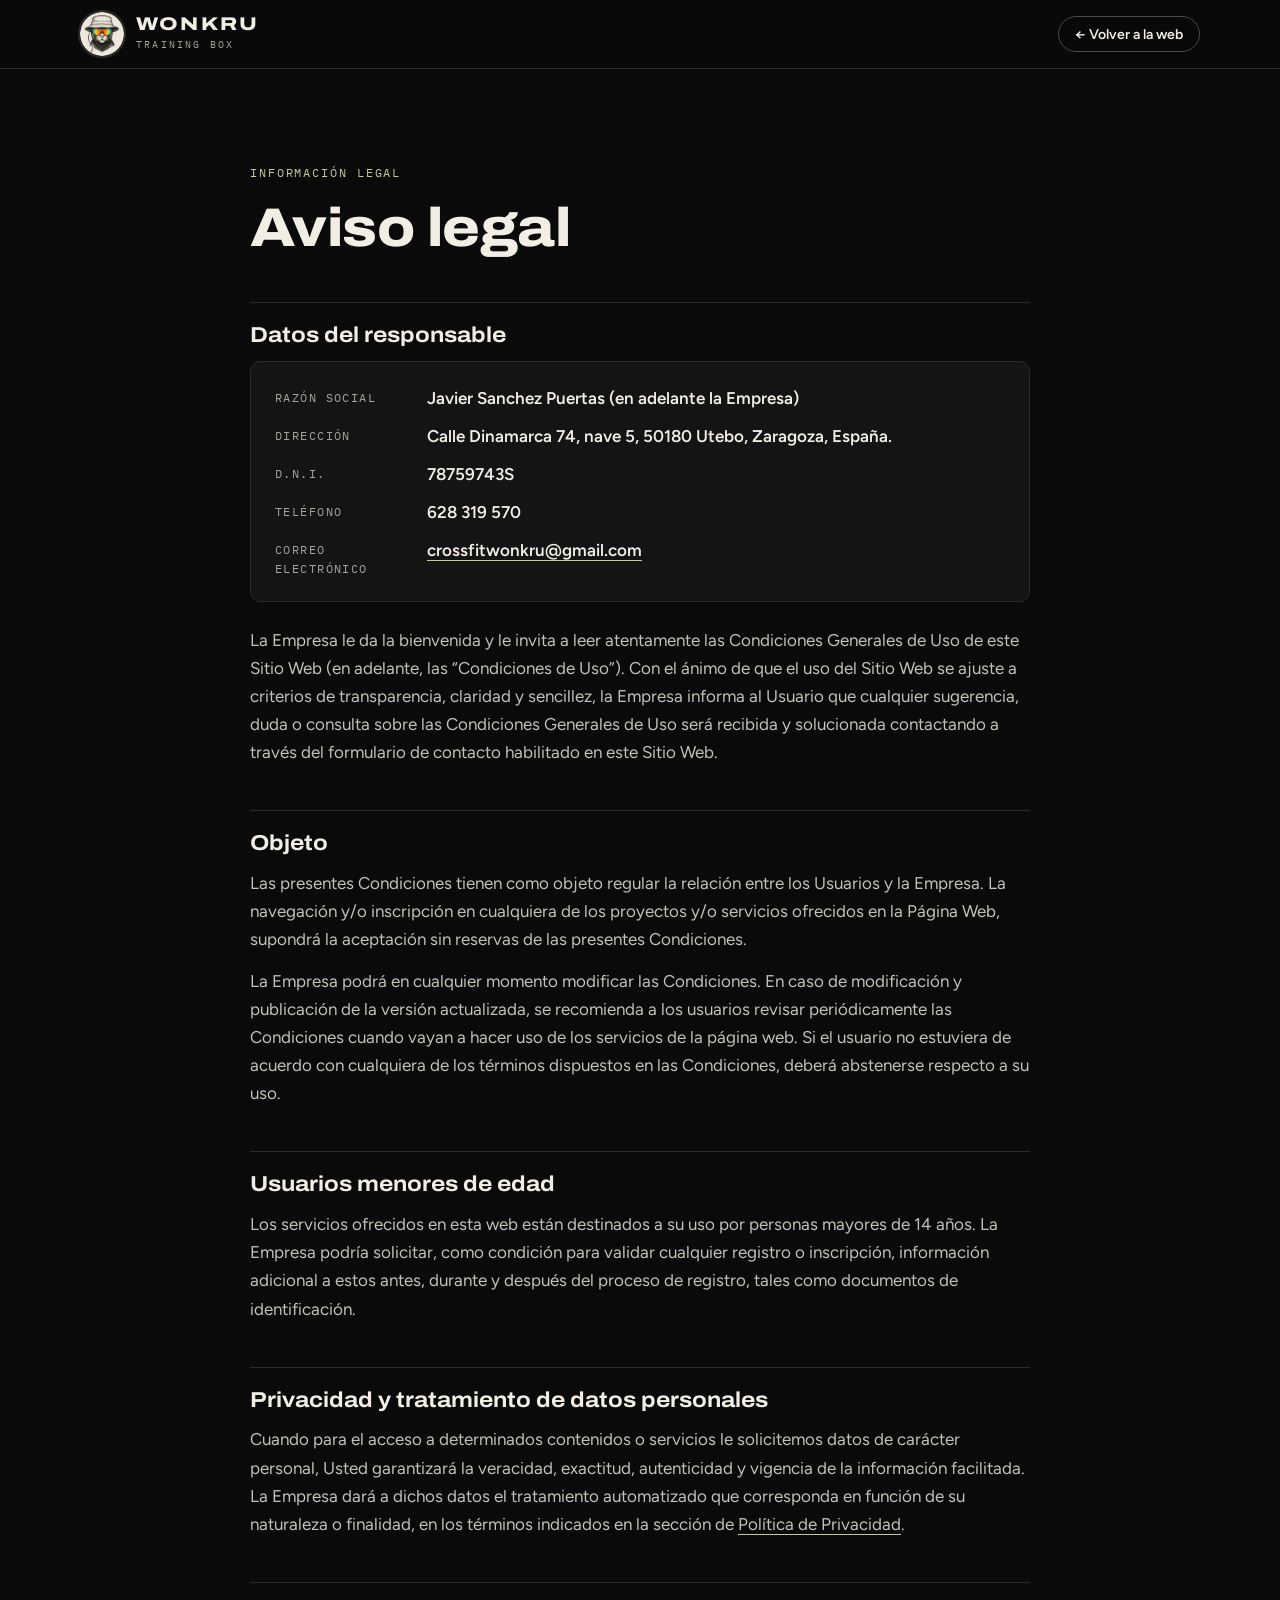
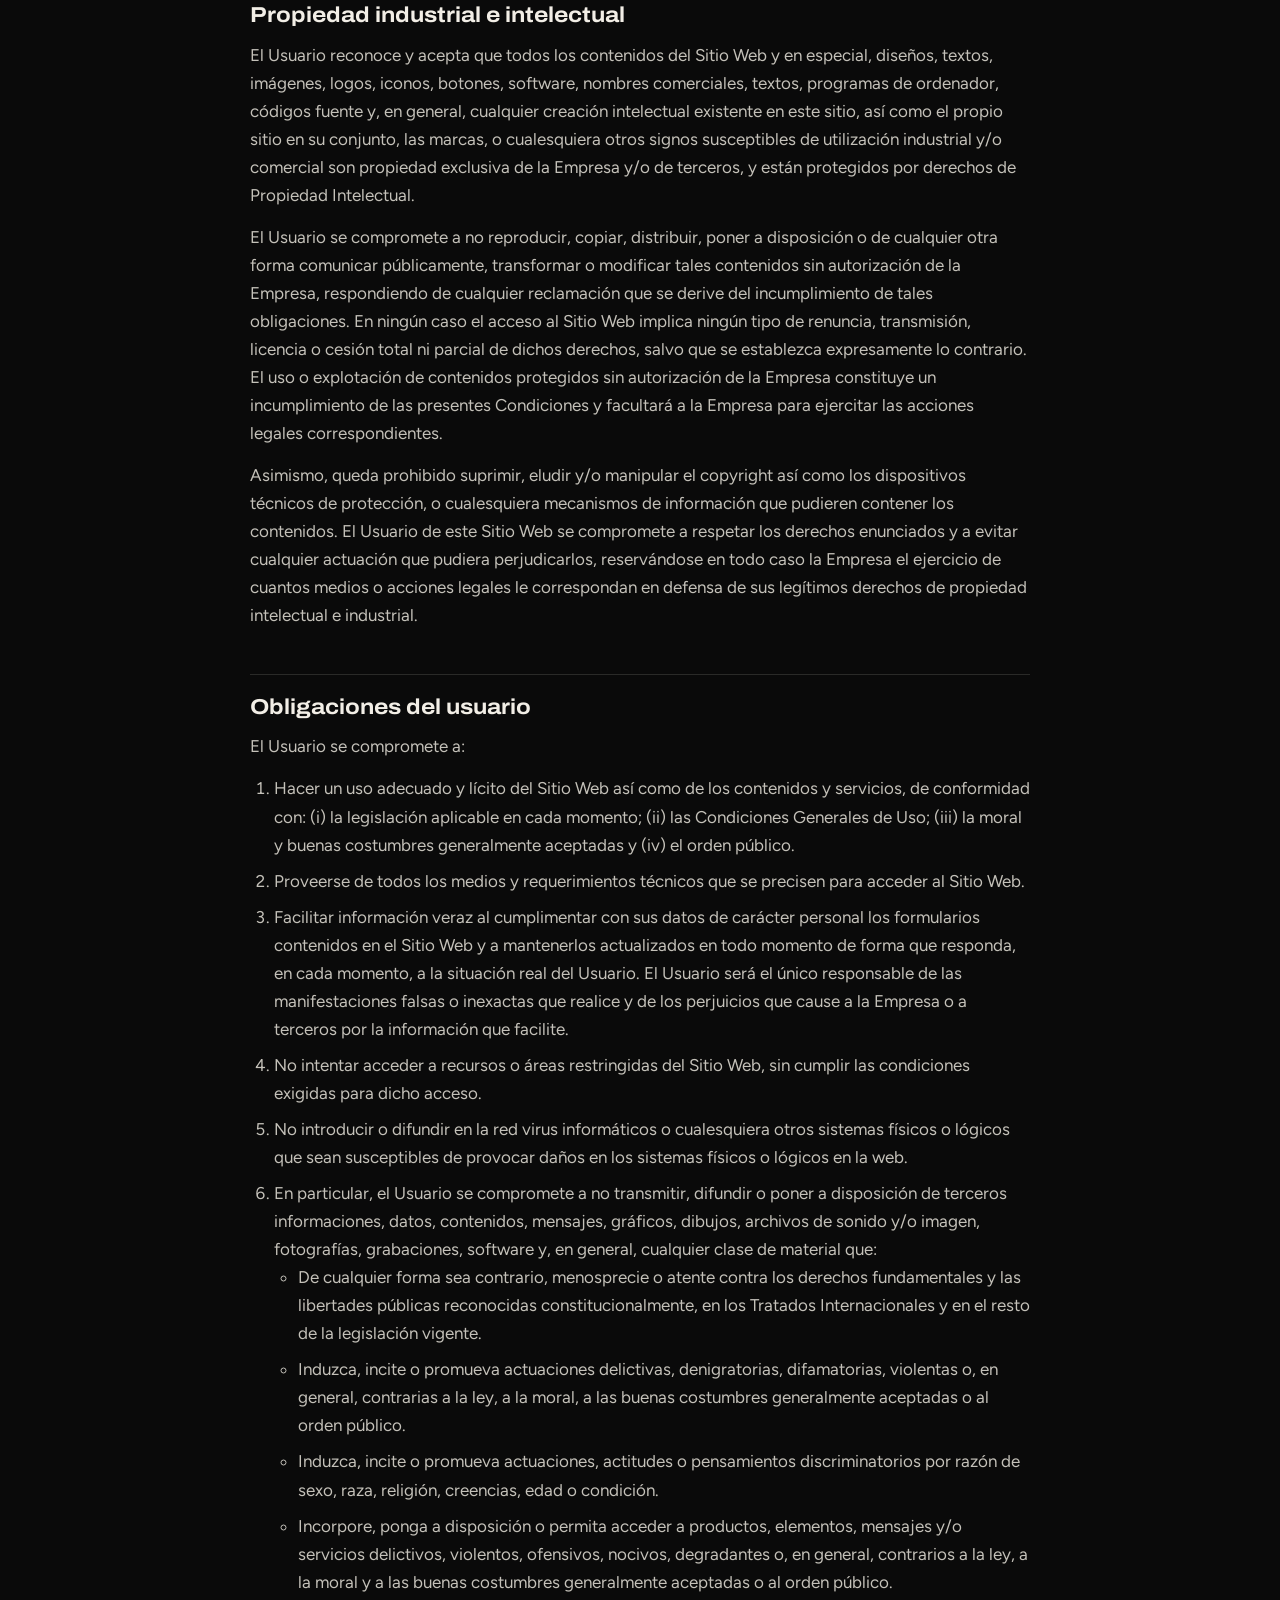
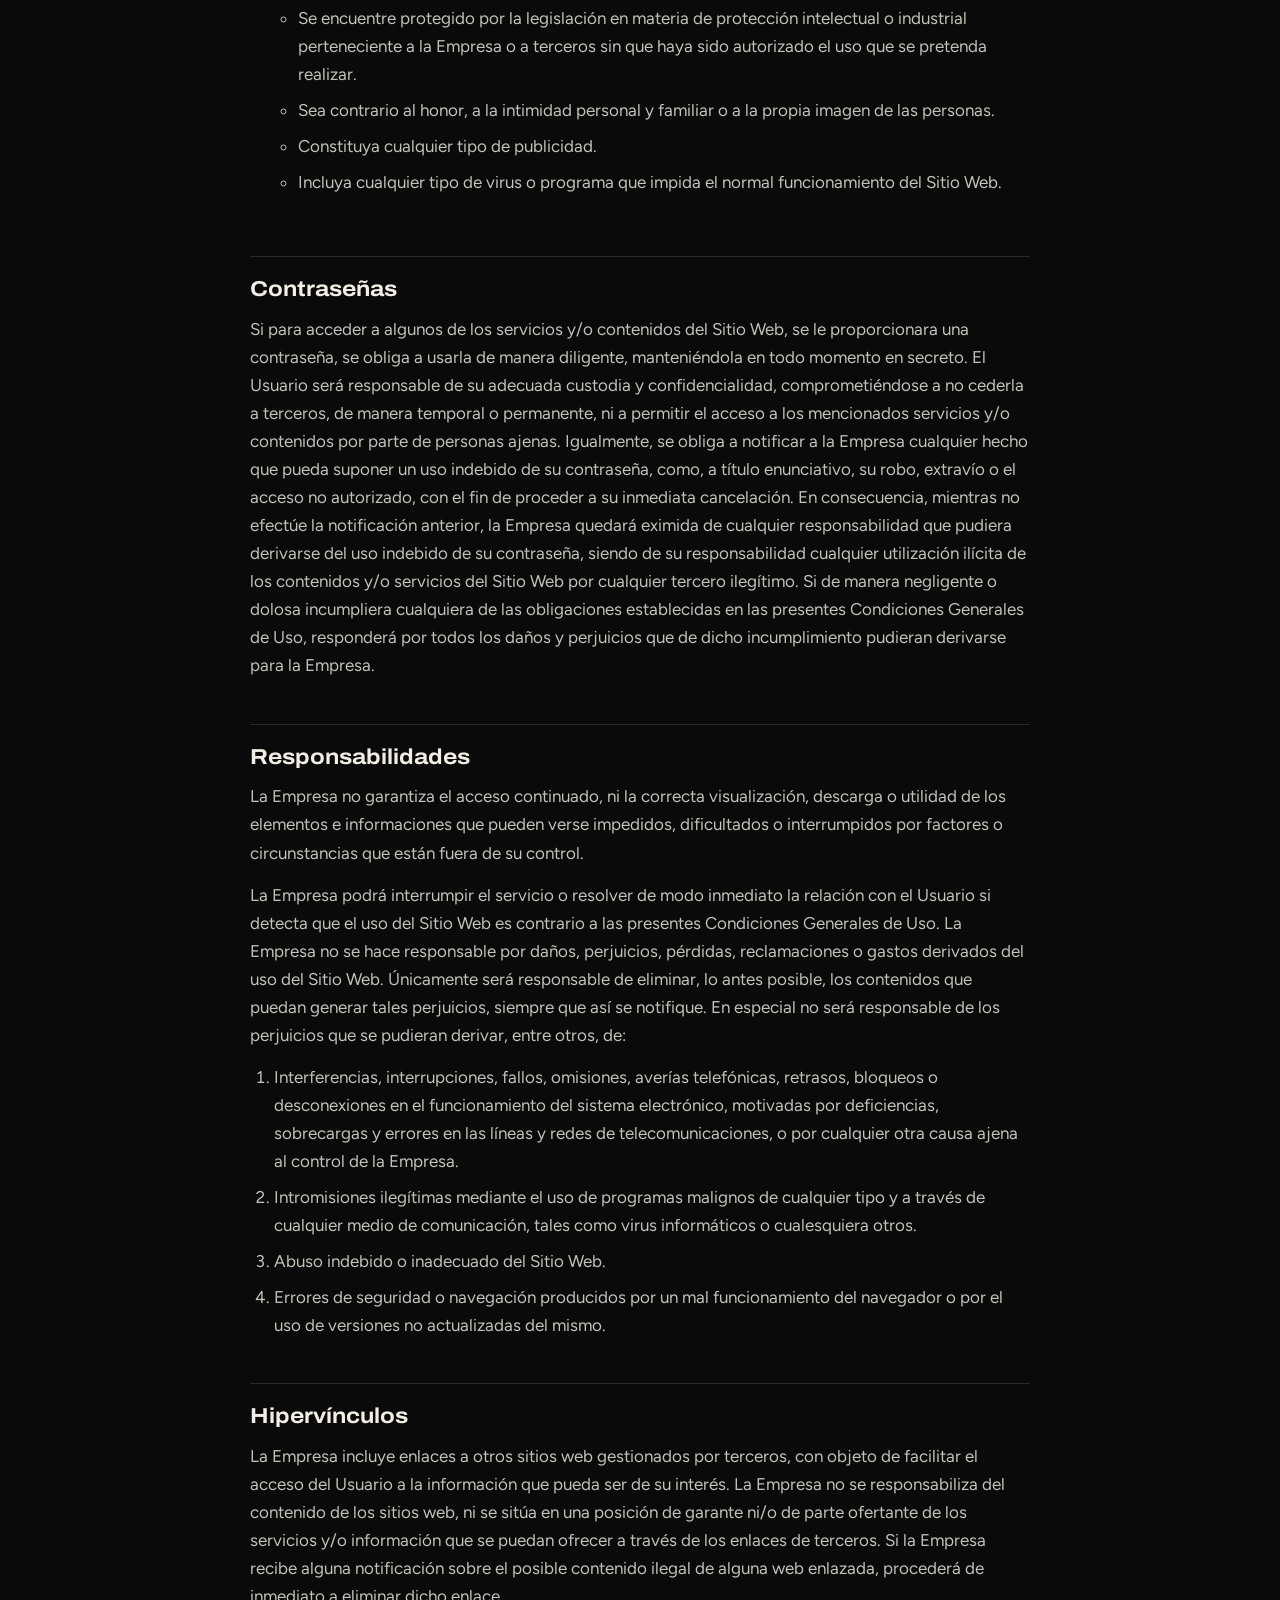
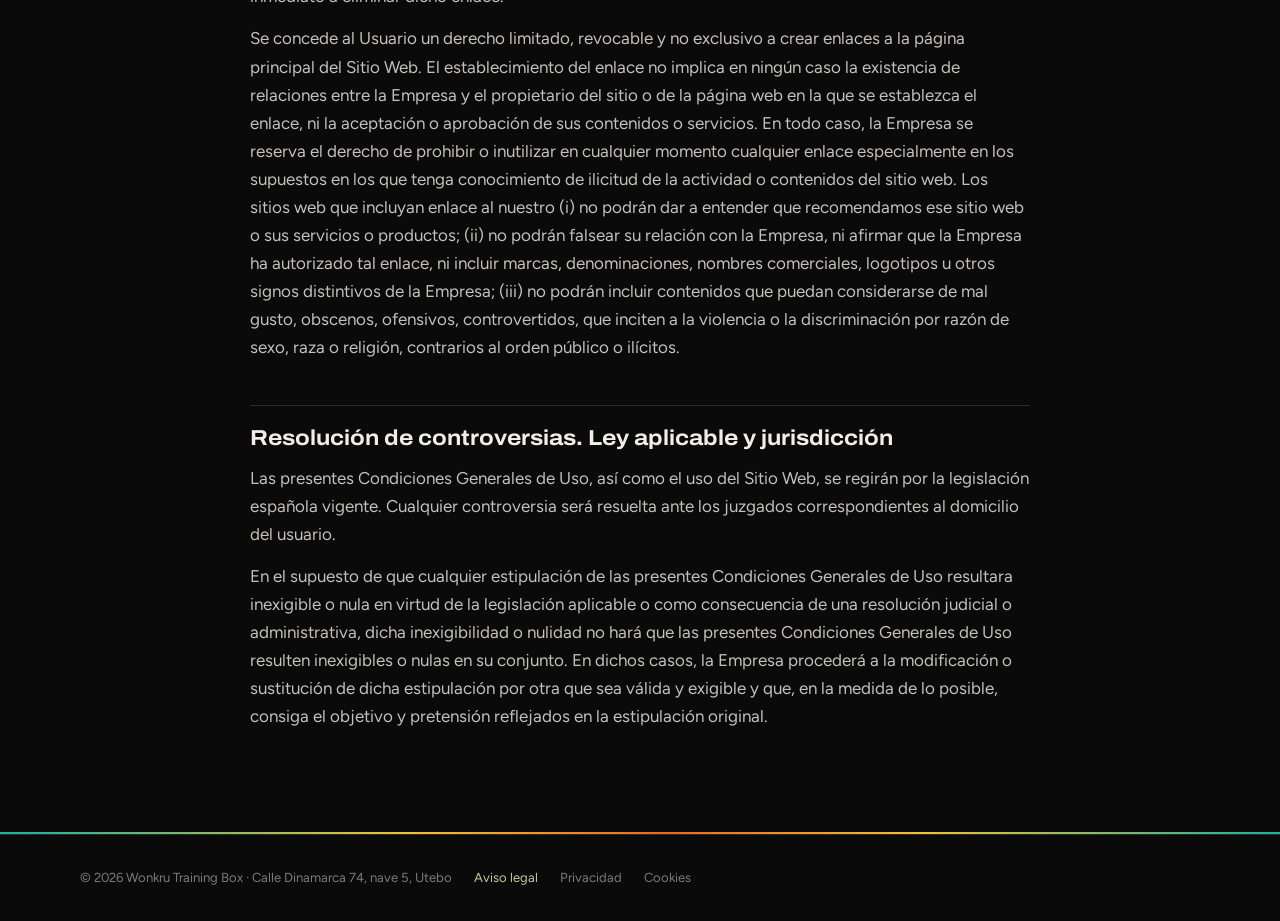
==== aviso-legal.html @ 6f048d33 "Añadir aviso legal, política de privacidad y política de cookies Textos tomados de wonkrubox.es, enl" ====
<!doctype html>
<html lang="es">
<head>
<meta charset="utf-8">
<meta name="viewport" content="width=device-width,initial-scale=1,viewport-fit=cover">
<title>Aviso legal · Wonkru Training Box</title>
<meta name="description" content="Aviso legal y condiciones generales de uso de la web de Wonkru Training Box.">
<link rel="icon" href="cat-badge.webp" type="image/webp">
<link rel="preconnect" href="https://fonts.googleapis.com">
<link rel="preconnect" href="https://fonts.gstatic.com" crossorigin>
<link rel="stylesheet" href="https://fonts.googleapis.com/css2?family=Archivo:wdth,wght@100..125,500..800&family=Figtree:wght@400;500;600&family=IBM+Plex+Mono:wght@500&display=swap">
<link rel="stylesheet" href="legal.css">
</head>
<body>

<header class="top"><div class="wrap">
  <a class="brand" href="index.html"><img src="cat-badge.webp" width="240" height="240" alt=""><span><b>WONKRU</b><small>TRAINING BOX</small></span></a>
  <a class="btn" href="index.html">← Volver a la web</a>
</div></header>

<main class="doc"><div class="wrap">
  <span class="label">Información legal</span>
  <h1>Aviso legal</h1>

  <h2>Datos del responsable</h2>
  <dl class="data">
    <div><dt>Razón social</dt><dd>Javier Sanchez Puertas (en adelante la Empresa)</dd></div>
    <div><dt>Dirección</dt><dd>Calle Dinamarca 74, nave 5, 50180 Utebo, Zaragoza, España.</dd></div>
    <div><dt>D.N.I.</dt><dd>78759743S</dd></div>
    <div><dt>Teléfono</dt><dd>628 319 570</dd></div>
    <div><dt>Correo electrónico</dt><dd><a href="mailto:crossfitwonkru@gmail.com">crossfitwonkru@gmail.com</a></dd></div>
  </dl>

  <p>La Empresa le da la bienvenida y le invita a leer atentamente las Condiciones Generales de Uso de este Sitio Web (en adelante, las “Condiciones de Uso”). Con el ánimo de que el uso del Sitio Web se ajuste a criterios de transparencia, claridad y sencillez, la Empresa informa al Usuario que cualquier sugerencia, duda o consulta sobre las Condiciones Generales de Uso será recibida y solucionada contactando a través del formulario de contacto habilitado en este Sitio Web.</p>

  <h2>Objeto</h2>
  <p>Las presentes Condiciones tienen como objeto regular la relación entre los Usuarios y la Empresa. La navegación y/o inscripción en cualquiera de los proyectos y/o servicios ofrecidos en la Página Web, supondrá la aceptación sin reservas de las presentes Condiciones.</p>
  <p>La Empresa podrá en cualquier momento modificar las Condiciones. En caso de modificación y publicación de la versión actualizada, se recomienda a los usuarios revisar periódicamente las Condiciones cuando vayan a hacer uso de los servicios de la página web. Si el usuario no estuviera de acuerdo con cualquiera de los términos dispuestos en las Condiciones, deberá abstenerse respecto a su uso.</p>

  <h2>Usuarios menores de edad</h2>
  <p>Los servicios ofrecidos en esta web están destinados a su uso por personas mayores de 14 años. La Empresa podría solicitar, como condición para validar cualquier registro o inscripción, información adicional a estos antes, durante y después del proceso de registro, tales como documentos de identificación.</p>

  <h2>Privacidad y tratamiento de datos personales</h2>
  <p>Cuando para el acceso a determinados contenidos o servicios le solicitemos datos de carácter personal, Usted garantizará la veracidad, exactitud, autenticidad y vigencia de la información facilitada. La Empresa dará a dichos datos el tratamiento automatizado que corresponda en función de su naturaleza o finalidad, en los términos indicados en la sección de <a href="privacidad.html">Política de Privacidad</a>.</p>

  <h2>Propiedad industrial e intelectual</h2>
  <p>El Usuario reconoce y acepta que todos los contenidos del Sitio Web y en especial, diseños, textos, imágenes, logos, iconos, botones, software, nombres comerciales, textos, programas de ordenador, códigos fuente y, en general, cualquier creación intelectual existente en este sitio, así como el propio sitio en su conjunto, las marcas, o cualesquiera otros signos susceptibles de utilización industrial y/o comercial son propiedad exclusiva de la Empresa y/o de terceros, y están protegidos por derechos de Propiedad Intelectual.</p>
  <p>El Usuario se compromete a no reproducir, copiar, distribuir, poner a disposición o de cualquier otra forma comunicar públicamente, transformar o modificar tales contenidos sin autorización de la Empresa, respondiendo de cualquier reclamación que se derive del incumplimiento de tales obligaciones. En ningún caso el acceso al Sitio Web implica ningún tipo de renuncia, transmisión, licencia o cesión total ni parcial de dichos derechos, salvo que se establezca expresamente lo contrario. El uso o explotación de contenidos protegidos sin autorización de la Empresa constituye un incumplimiento de las presentes Condiciones y facultará a la Empresa para ejercitar las acciones legales correspondientes.</p>
  <p>Asimismo, queda prohibido suprimir, eludir y/o manipular el copyright así como los dispositivos técnicos de protección, o cualesquiera mecanismos de información que pudieren contener los contenidos. El Usuario de este Sitio Web se compromete a respetar los derechos enunciados y a evitar cualquier actuación que pudiera perjudicarlos, reservándose en todo caso la Empresa el ejercicio de cuantos medios o acciones legales le correspondan en defensa de sus legítimos derechos de propiedad intelectual e industrial.</p>

  <h2>Obligaciones del usuario</h2>
  <p>El Usuario se compromete a:</p>
  <ol>
    <li>Hacer un uso adecuado y lícito del Sitio Web así como de los contenidos y servicios, de conformidad con: (i) la legislación aplicable en cada momento; (ii) las Condiciones Generales de Uso; (iii) la moral y buenas costumbres generalmente aceptadas y (iv) el orden público.</li>
    <li>Proveerse de todos los medios y requerimientos técnicos que se precisen para acceder al Sitio Web.</li>
    <li>Facilitar información veraz al cumplimentar con sus datos de carácter personal los formularios contenidos en el Sitio Web y a mantenerlos actualizados en todo momento de forma que responda, en cada momento, a la situación real del Usuario. El Usuario será el único responsable de las manifestaciones falsas o inexactas que realice y de los perjuicios que cause a la Empresa o a terceros por la información que facilite.</li>
    <li>No intentar acceder a recursos o áreas restringidas del Sitio Web, sin cumplir las condiciones exigidas para dicho acceso.</li>
    <li>No introducir o difundir en la red virus informáticos o cualesquiera otros sistemas físicos o lógicos que sean susceptibles de provocar daños en los sistemas físicos o lógicos en la web.</li>
    <li>En particular, el Usuario se compromete a no transmitir, difundir o poner a disposición de terceros informaciones, datos, contenidos, mensajes, gráficos, dibujos, archivos de sonido y/o imagen, fotografías, grabaciones, software y, en general, cualquier clase de material que:
      <ul>
        <li>De cualquier forma sea contrario, menosprecie o atente contra los derechos fundamentales y las libertades públicas reconocidas constitucionalmente, en los Tratados Internacionales y en el resto de la legislación vigente.</li>
        <li>Induzca, incite o promueva actuaciones delictivas, denigratorias, difamatorias, violentas o, en general, contrarias a la ley, a la moral, a las buenas costumbres generalmente aceptadas o al orden público.</li>
        <li>Induzca, incite o promueva actuaciones, actitudes o pensamientos discriminatorios por razón de sexo, raza, religión, creencias, edad o condición.</li>
        <li>Incorpore, ponga a disposición o permita acceder a productos, elementos, mensajes y/o servicios delictivos, violentos, ofensivos, nocivos, degradantes o, en general, contrarios a la ley, a la moral y a las buenas costumbres generalmente aceptadas o al orden público.</li>
        <li>Se encuentre protegido por la legislación en materia de protección intelectual o industrial perteneciente a la Empresa o a terceros sin que haya sido autorizado el uso que se pretenda realizar.</li>
        <li>Sea contrario al honor, a la intimidad personal y familiar o a la propia imagen de las personas.</li>
        <li>Constituya cualquier tipo de publicidad.</li>
        <li>Incluya cualquier tipo de virus o programa que impida el normal funcionamiento del Sitio Web.</li>
      </ul>
    </li>
  </ol>

  <h2>Contraseñas</h2>
  <p>Si para acceder a algunos de los servicios y/o contenidos del Sitio Web, se le proporcionara una contraseña, se obliga a usarla de manera diligente, manteniéndola en todo momento en secreto. El Usuario será responsable de su adecuada custodia y confidencialidad, comprometiéndose a no cederla a terceros, de manera temporal o permanente, ni a permitir el acceso a los mencionados servicios y/o contenidos por parte de personas ajenas. Igualmente, se obliga a notificar a la Empresa cualquier hecho que pueda suponer un uso indebido de su contraseña, como, a título enunciativo, su robo, extravío o el acceso no autorizado, con el fin de proceder a su inmediata cancelación. En consecuencia, mientras no efectúe la notificación anterior, la Empresa quedará eximida de cualquier responsabilidad que pudiera derivarse del uso indebido de su contraseña, siendo de su responsabilidad cualquier utilización ilícita de los contenidos y/o servicios del Sitio Web por cualquier tercero ilegítimo. Si de manera negligente o dolosa incumpliera cualquiera de las obligaciones establecidas en las presentes Condiciones Generales de Uso, responderá por todos los daños y perjuicios que de dicho incumplimiento pudieran derivarse para la Empresa.</p>

  <h2>Responsabilidades</h2>
  <p>La Empresa no garantiza el acceso continuado, ni la correcta visualización, descarga o utilidad de los elementos e informaciones que pueden verse impedidos, dificultados o interrumpidos por factores o circunstancias que están fuera de su control.</p>
  <p>La Empresa podrá interrumpir el servicio o resolver de modo inmediato la relación con el Usuario si detecta que el uso del Sitio Web es contrario a las presentes Condiciones Generales de Uso. La Empresa no se hace responsable por daños, perjuicios, pérdidas, reclamaciones o gastos derivados del uso del Sitio Web. Únicamente será responsable de eliminar, lo antes posible, los contenidos que puedan generar tales perjuicios, siempre que así se notifique. En especial no será responsable de los perjuicios que se pudieran derivar, entre otros, de:</p>
  <ol>
    <li>Interferencias, interrupciones, fallos, omisiones, averías telefónicas, retrasos, bloqueos o desconexiones en el funcionamiento del sistema electrónico, motivadas por deficiencias, sobrecargas y errores en las líneas y redes de telecomunicaciones, o por cualquier otra causa ajena al control de la Empresa.</li>
    <li>Intromisiones ilegítimas mediante el uso de programas malignos de cualquier tipo y a través de cualquier medio de comunicación, tales como virus informáticos o cualesquiera otros.</li>
    <li>Abuso indebido o inadecuado del Sitio Web.</li>
    <li>Errores de seguridad o navegación producidos por un mal funcionamiento del navegador o por el uso de versiones no actualizadas del mismo.</li>
  </ol>

  <h2>Hipervínculos</h2>
  <p>La Empresa incluye enlaces a otros sitios web gestionados por terceros, con objeto de facilitar el acceso del Usuario a la información que pueda ser de su interés. La Empresa no se responsabiliza del contenido de los sitios web, ni se sitúa en una posición de garante ni/o de parte ofertante de los servicios y/o información que se puedan ofrecer a través de los enlaces de terceros. Si la Empresa recibe alguna notificación sobre el posible contenido ilegal de alguna web enlazada, procederá de inmediato a eliminar dicho enlace.</p>
  <p>Se concede al Usuario un derecho limitado, revocable y no exclusivo a crear enlaces a la página principal del Sitio Web. El establecimiento del enlace no implica en ningún caso la existencia de relaciones entre la Empresa y el propietario del sitio o de la página web en la que se establezca el enlace, ni la aceptación o aprobación de sus contenidos o servicios. En todo caso, la Empresa se reserva el derecho de prohibir o inutilizar en cualquier momento cualquier enlace especialmente en los supuestos en los que tenga conocimiento de ilicitud de la actividad o contenidos del sitio web. Los sitios web que incluyan enlace al nuestro (i) no podrán dar a entender que recomendamos ese sitio web o sus servicios o productos; (ii) no podrán falsear su relación con la Empresa, ni afirmar que la Empresa ha autorizado tal enlace, ni incluir marcas, denominaciones, nombres comerciales, logotipos u otros signos distintivos de la Empresa; (iii) no podrán incluir contenidos que puedan considerarse de mal gusto, obscenos, ofensivos, controvertidos, que inciten a la violencia o la discriminación por razón de sexo, raza o religión, contrarios al orden público o ilícitos.</p>

  <h2>Resolución de controversias. Ley aplicable y jurisdicción</h2>
  <p>Las presentes Condiciones Generales de Uso, así como el uso del Sitio Web, se regirán por la legislación española vigente. Cualquier controversia será resuelta ante los juzgados correspondientes al domicilio del usuario.</p>
  <p>En el supuesto de que cualquier estipulación de las presentes Condiciones Generales de Uso resultara inexigible o nula en virtud de la legislación aplicable o como consecuencia de una resolución judicial o administrativa, dicha inexigibilidad o nulidad no hará que las presentes Condiciones Generales de Uso resulten inexigibles o nulas en su conjunto. En dichos casos, la Empresa procederá a la modificación o sustitución de dicha estipulación por otra que sea válida y exigible y que, en la medida de lo posible, consiga el objetivo y pretensión reflejados en la estipulación original.</p>
</div></main>

<hr class="rule">
<footer><div class="wrap">
  <div class="legal"><span>© 2026 Wonkru Training Box · Calle Dinamarca 74, nave 5, Utebo</span><a href="aviso-legal.html" aria-current="page">Aviso legal</a><a href="privacidad.html">Privacidad</a><a href="cookies.html">Cookies</a></div>
</div></footer>

</body>
</html>
---- legal.css ----
/* Estilos compartidos de las páginas legales: mismos colores y tipografías que la web principal */
:root{
  color-scheme:dark;
  --bg:#0A0A0A; --surface:#141414; --surface-2:#1C1C1B; --line:#2A2A28;
  --ink:#F2EEE6; --muted:#A6A39B; --sage:#BFCD96; --sage-ink:#0A0A0A;
  --goggle:linear-gradient(90deg,#17B2A2 0%,#F2C230 32%,#F0661C 52%,#F2C230 72%,#17B2A2 100%);
  --display:"Archivo","Helvetica Neue",Arial,sans-serif;
  --body:"Figtree","Helvetica Neue",Arial,sans-serif;
  --mono:"IBM Plex Mono",ui-monospace,Menlo,monospace;
}
*{box-sizing:border-box}
html{scroll-padding-top:90px}
body{margin:0;background:var(--bg);color:var(--ink);font-family:var(--body);font-size:17px;line-height:1.65;-webkit-font-smoothing:antialiased}
img{max-width:100%}
a{color:inherit}
.wrap{max-width:1160px;margin:0 auto;padding-left:max(20px, env(safe-area-inset-left, 0px));padding-right:max(20px, env(safe-area-inset-right, 0px))}
.label{font-family:var(--mono);font-size:.74rem;letter-spacing:.16em;text-transform:uppercase;color:var(--sage)}
.btn{display:inline-flex;align-items:center;justify-content:center;padding:.6em 1.15em;font:600 .88rem var(--body);text-decoration:none;border:1px solid #4a4a46;background:transparent;color:var(--ink);border-radius:999px}
.btn:hover{background:var(--ink);border-color:var(--ink);color:var(--bg)}
a:focus-visible,.btn:focus-visible{outline:2px solid var(--sage);outline-offset:3px}
.rule{height:2px;background:var(--goggle);border:0;margin:0}

header.top{position:sticky;top:0;z-index:5;background:rgba(10,10,10,.92);backdrop-filter:blur(10px);border-bottom:1px solid var(--line)}
header.top .wrap{display:flex;align-items:center;gap:24px;padding-block:12px}
.brand{display:flex;align-items:center;gap:12px;text-decoration:none}
.brand img{width:44px;height:44px;display:block;border-radius:50%;box-shadow:0 0 0 2px var(--line)}
.brand b{font-family:var(--display);font-stretch:125%;font-weight:800;font-size:1.15rem;letter-spacing:.12em;display:block;line-height:1}
.brand small{display:block;font-family:var(--mono);font-size:.62rem;letter-spacing:.22em;color:var(--muted);margin-top:4px}
header.top .btn{margin-left:auto}

.doc{padding-block:clamp(48px,7vw,88px)}
.doc .wrap{max-width:820px}
.doc h1{font-family:var(--display);font-stretch:112%;font-weight:800;font-size:clamp(2.2rem,5vw,3.4rem);line-height:1.08;letter-spacing:-.01em;margin:14px 0 12px;text-wrap:balance}
.doc .intro{color:var(--muted);margin:0 0 36px}
.doc h2{font-family:var(--display);font-stretch:112%;font-weight:700;font-size:1.35rem;line-height:1.2;margin:44px 0 12px;padding-top:20px;border-top:1px solid var(--line)}
.doc h3{font-family:var(--mono);font-weight:500;font-size:.8rem;letter-spacing:.14em;text-transform:uppercase;color:var(--sage);margin:28px 0 10px}
.doc p,.doc li{color:#c4c1b9}
.doc p{margin:0 0 14px}
.doc strong{color:var(--ink)}
.doc ol,.doc ul{margin:0 0 16px;padding-left:1.4em;display:grid;gap:8px}
.doc ul ul{margin-top:8px}
.doc a{text-decoration-color:var(--sage);text-underline-offset:4px}
.doc a:hover{color:var(--sage)}
.data{background:var(--surface);border:1px solid var(--line);border-radius:10px;padding:22px 24px;margin:0 0 24px;display:grid;gap:10px}
.data div{display:grid;grid-template-columns:140px 1fr;gap:12px}
.data dt{font-family:var(--mono);font-size:.74rem;letter-spacing:.12em;text-transform:uppercase;color:var(--muted);padding-top:4px}
.data dd{margin:0;font-weight:600}
@media (max-width:520px){.data div{grid-template-columns:1fr;gap:0}}

.svc{background:var(--surface);border:1px solid var(--line);border-radius:10px;padding:20px 22px;margin:0 0 18px}
.svc h3{margin-top:0}
.svc .cat{display:inline-block;border:1px solid var(--sage);color:var(--sage);font-family:var(--mono);font-size:.68rem;letter-spacing:.12em;text-transform:uppercase;padding:3px 9px;border-radius:999px;margin-bottom:10px}
.tbl{overflow-x:auto}
.svc table{width:100%;border-collapse:collapse;font-size:.92rem;min-width:420px}
.svc th{font-family:var(--mono);font-weight:500;font-size:.7rem;letter-spacing:.12em;text-transform:uppercase;color:var(--muted);text-align:left;padding:8px 10px 8px 0;border-bottom:1px solid var(--line)}
.svc td{padding:8px 10px 8px 0;border-bottom:1px solid var(--line);color:#c4c1b9;vertical-align:top;word-break:break-word}
.svc td:first-child{font-family:var(--mono);font-size:.82rem;color:var(--ink)}
.svc tr:last-child td{border-bottom:0}

footer{border-top:1px solid var(--line);padding-block:32px}
.legal{font-size:.82rem;color:#7d7a73;display:flex;flex-wrap:wrap;gap:8px 22px}
.legal a{text-decoration:none}
.legal a:hover,.legal a[aria-current]{color:var(--sage)}
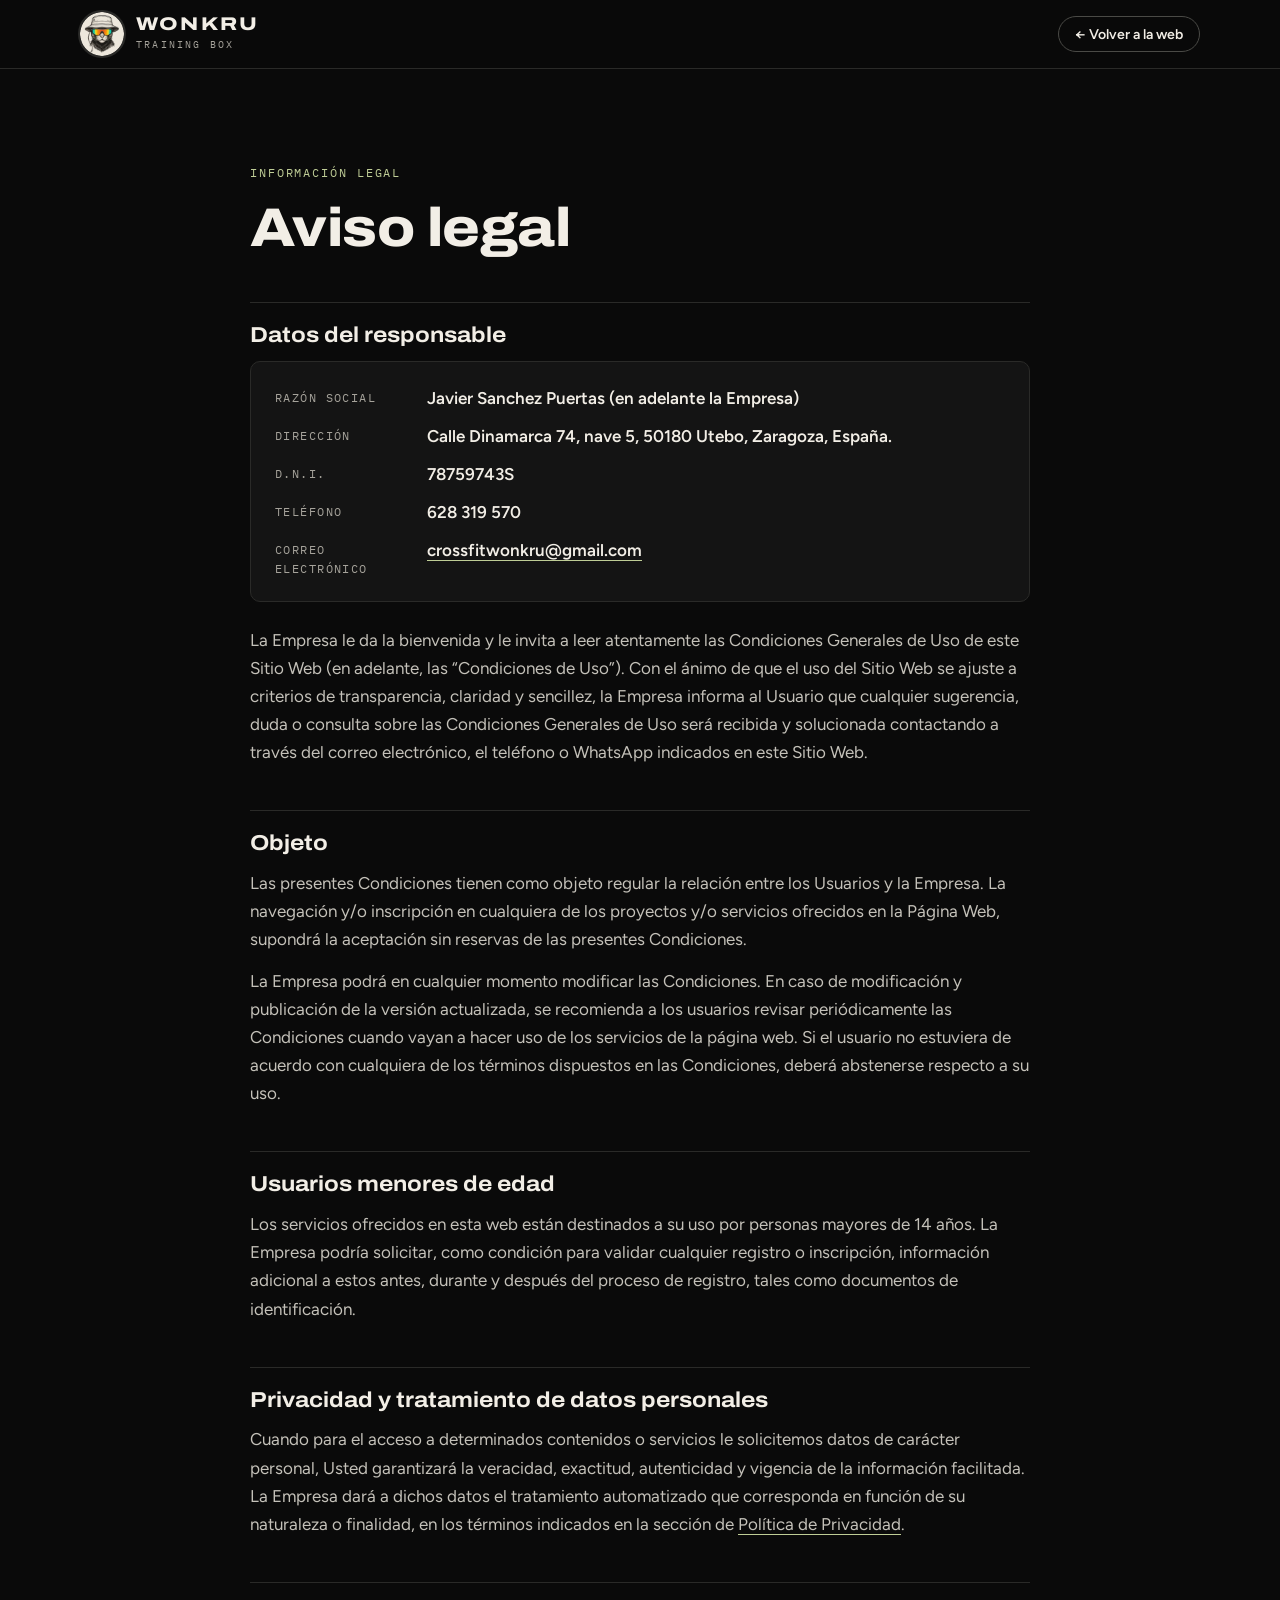
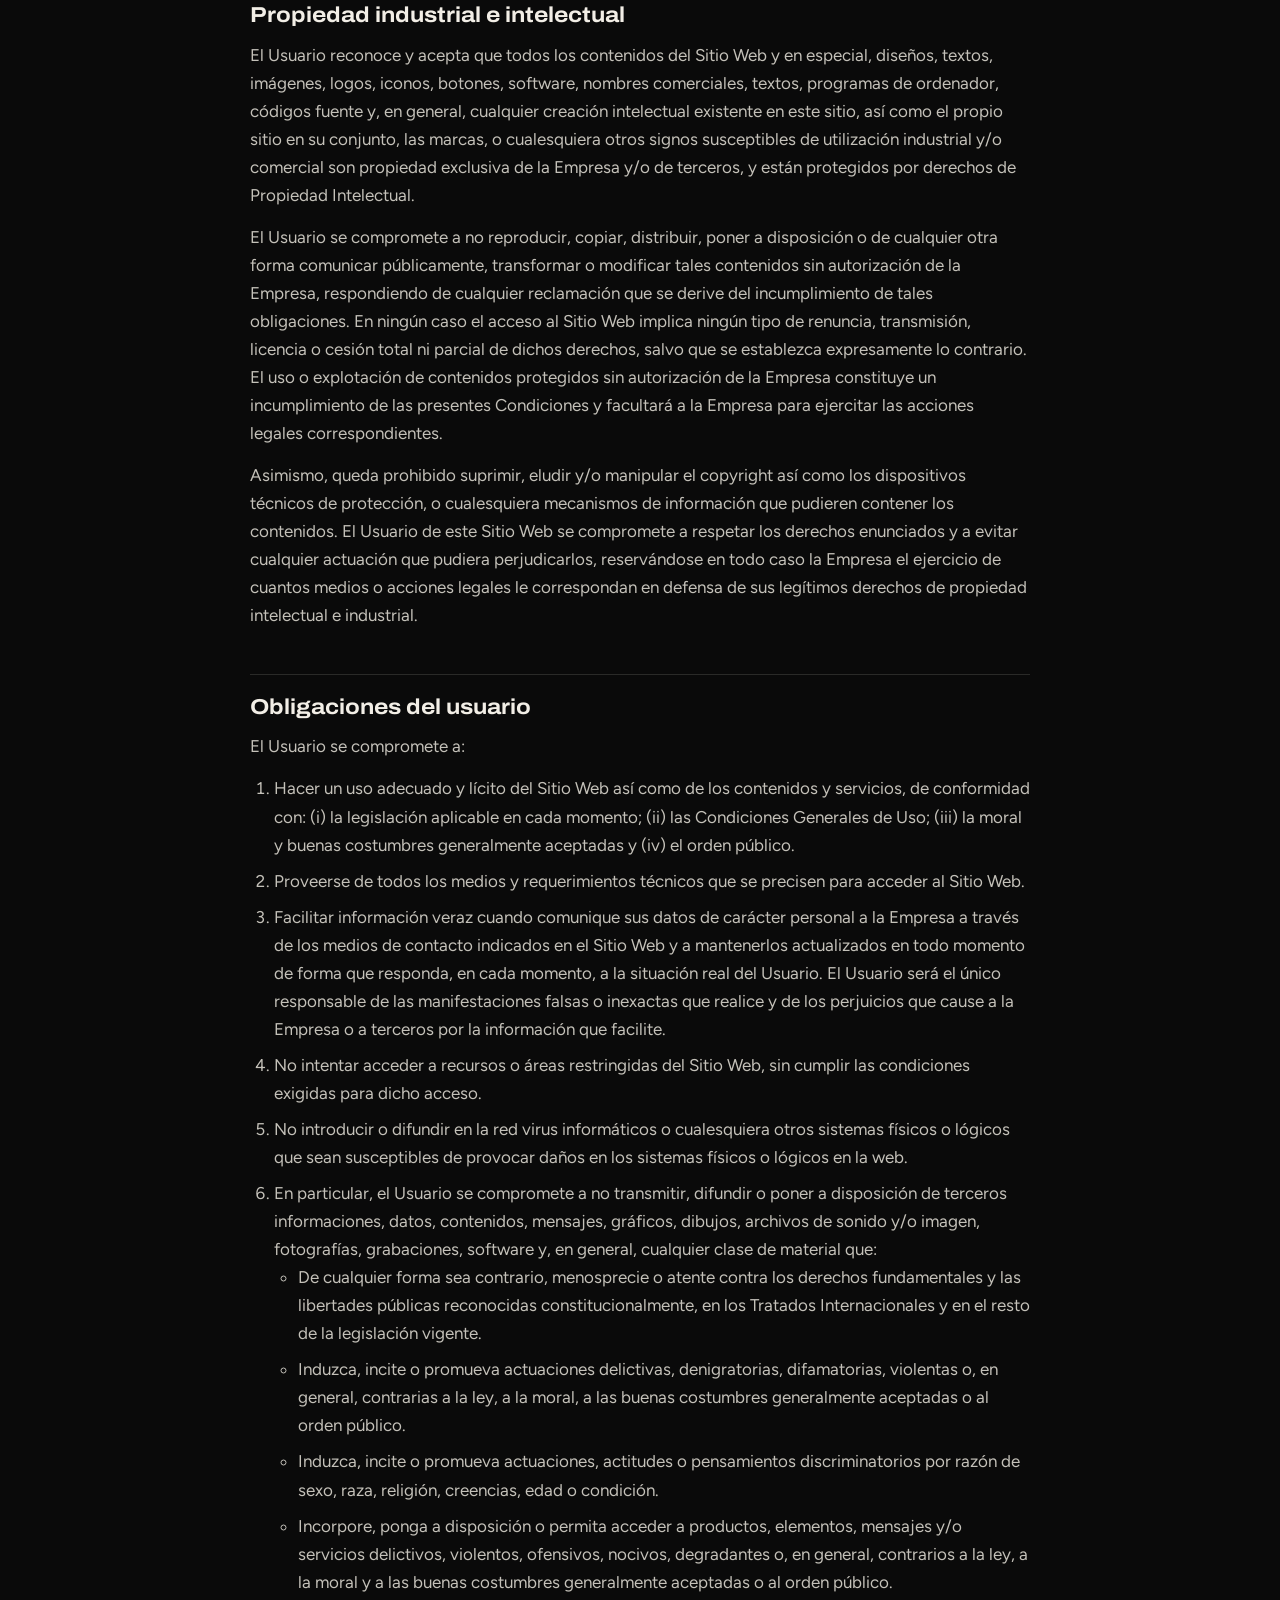
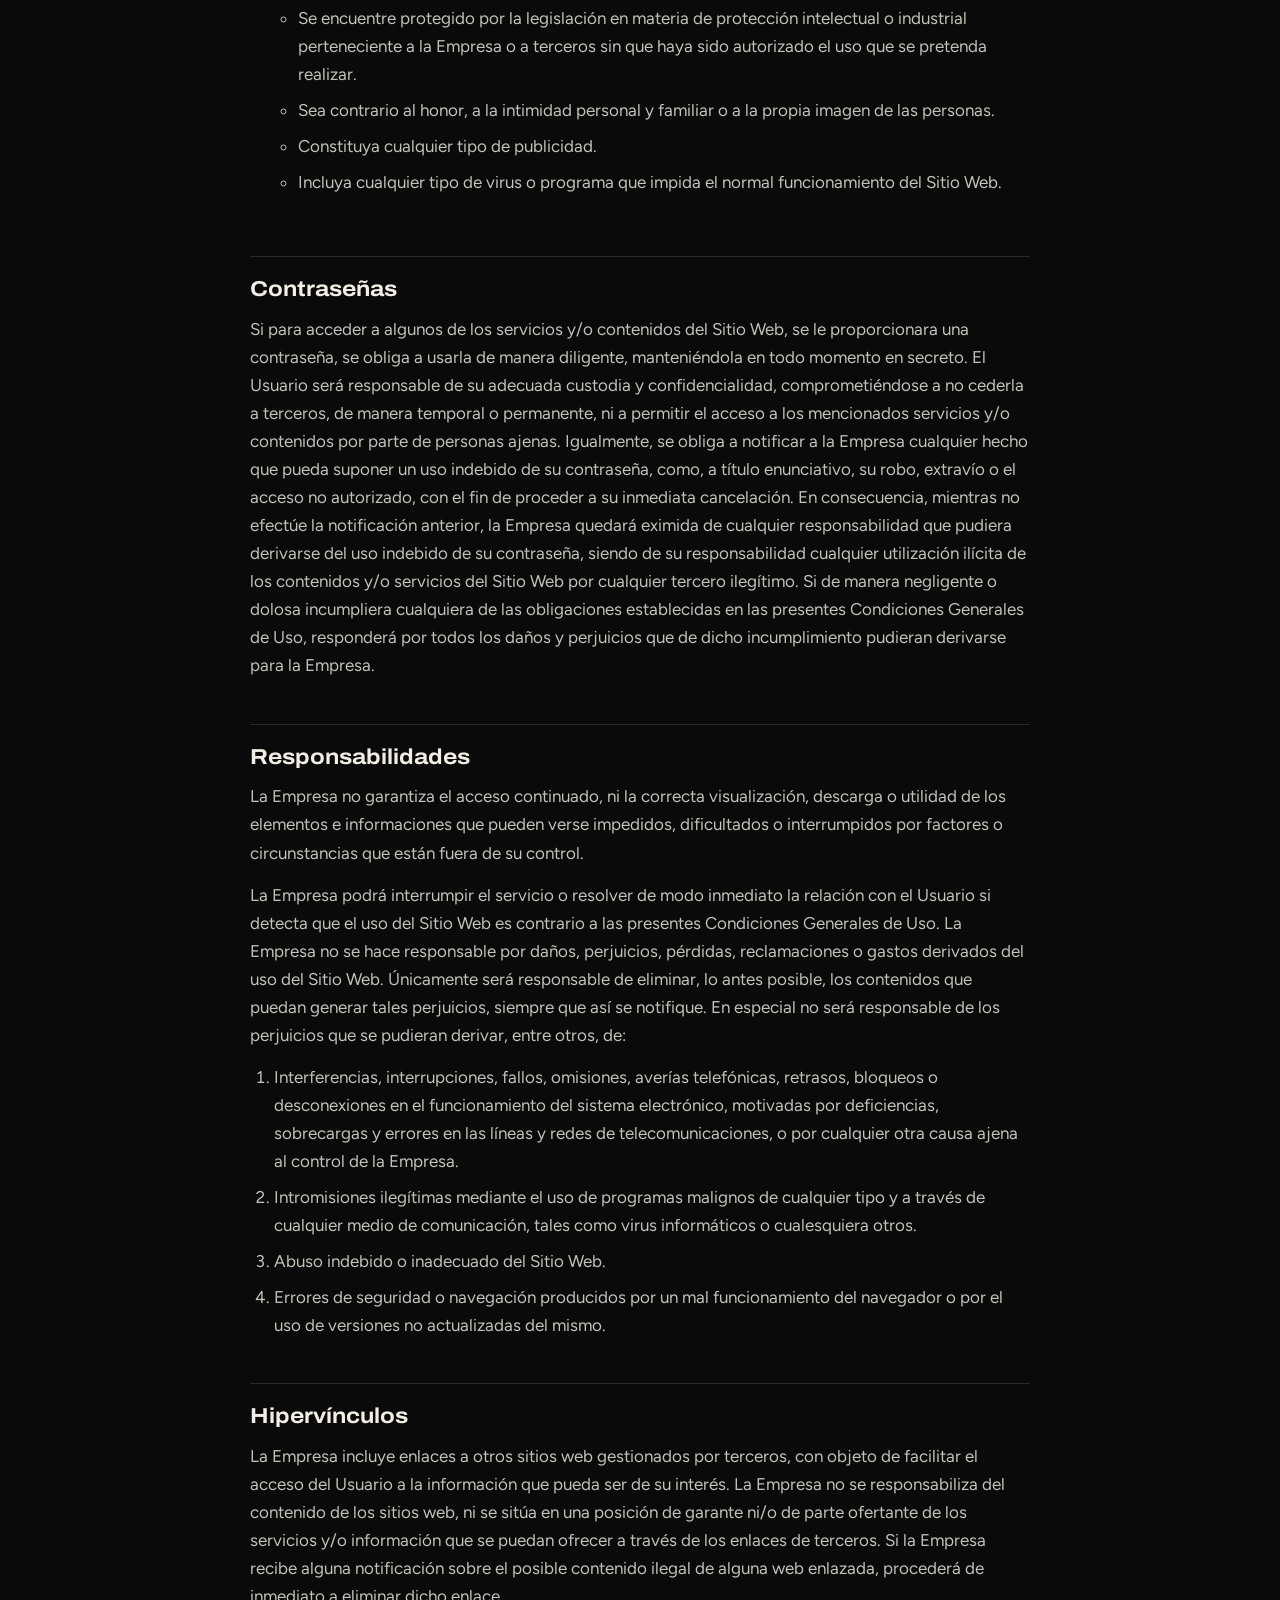
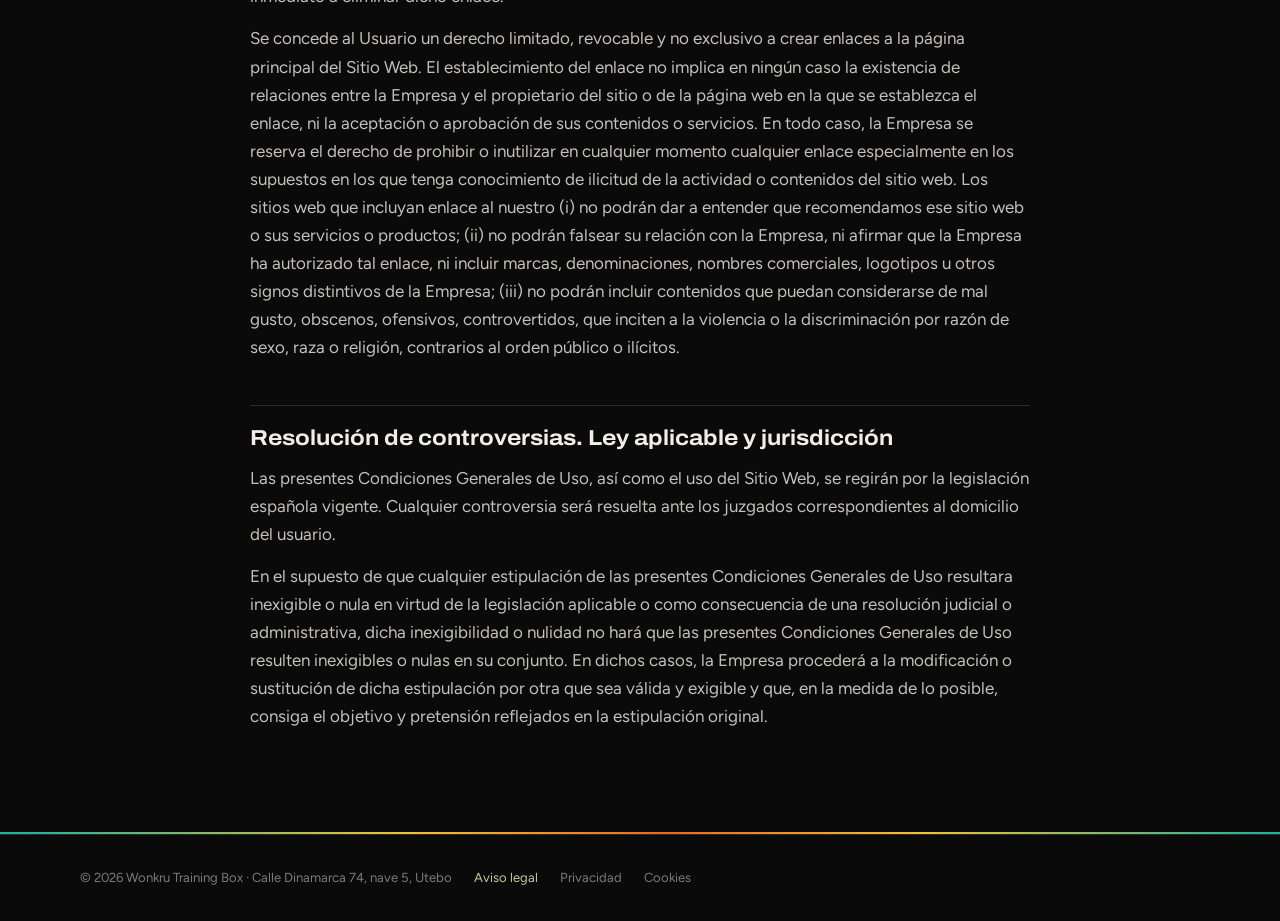
==== commit 8e5394c6: "Quitar las menciones al formulario de contacto en aviso legal y privacidad La web no tiene formulari" ====
--- a/aviso-legal.html
+++ b/aviso-legal.html
@@ -31,7 +31,7 @@
     <div><dt>Correo electrónico</dt><dd><a href="mailto:crossfitwonkru@gmail.com">crossfitwonkru@gmail.com</a></dd></div>
   </dl>
 
-  <p>La Empresa le da la bienvenida y le invita a leer atentamente las Condiciones Generales de Uso de este Sitio Web (en adelante, las “Condiciones de Uso”). Con el ánimo de que el uso del Sitio Web se ajuste a criterios de transparencia, claridad y sencillez, la Empresa informa al Usuario que cualquier sugerencia, duda o consulta sobre las Condiciones Generales de Uso será recibida y solucionada contactando a través del formulario de contacto habilitado en este Sitio Web.</p>
+  <p>La Empresa le da la bienvenida y le invita a leer atentamente las Condiciones Generales de Uso de este Sitio Web (en adelante, las “Condiciones de Uso”). Con el ánimo de que el uso del Sitio Web se ajuste a criterios de transparencia, claridad y sencillez, la Empresa informa al Usuario que cualquier sugerencia, duda o consulta sobre las Condiciones Generales de Uso será recibida y solucionada contactando a través del correo electrónico, el teléfono o WhatsApp indicados en este Sitio Web.</p>
 
   <h2>Objeto</h2>
   <p>Las presentes Condiciones tienen como objeto regular la relación entre los Usuarios y la Empresa. La navegación y/o inscripción en cualquiera de los proyectos y/o servicios ofrecidos en la Página Web, supondrá la aceptación sin reservas de las presentes Condiciones.</p>
@@ -53,7 +53,7 @@
   <ol>
     <li>Hacer un uso adecuado y lícito del Sitio Web así como de los contenidos y servicios, de conformidad con: (i) la legislación aplicable en cada momento; (ii) las Condiciones Generales de Uso; (iii) la moral y buenas costumbres generalmente aceptadas y (iv) el orden público.</li>
     <li>Proveerse de todos los medios y requerimientos técnicos que se precisen para acceder al Sitio Web.</li>
-    <li>Facilitar información veraz al cumplimentar con sus datos de carácter personal los formularios contenidos en el Sitio Web y a mantenerlos actualizados en todo momento de forma que responda, en cada momento, a la situación real del Usuario. El Usuario será el único responsable de las manifestaciones falsas o inexactas que realice y de los perjuicios que cause a la Empresa o a terceros por la información que facilite.</li>
+    <li>Facilitar información veraz cuando comunique sus datos de carácter personal a la Empresa a través de los medios de contacto indicados en el Sitio Web y a mantenerlos actualizados en todo momento de forma que responda, en cada momento, a la situación real del Usuario. El Usuario será el único responsable de las manifestaciones falsas o inexactas que realice y de los perjuicios que cause a la Empresa o a terceros por la información que facilite.</li>
     <li>No intentar acceder a recursos o áreas restringidas del Sitio Web, sin cumplir las condiciones exigidas para dicho acceso.</li>
     <li>No introducir o difundir en la red virus informáticos o cualesquiera otros sistemas físicos o lógicos que sean susceptibles de provocar daños en los sistemas físicos o lógicos en la web.</li>
     <li>En particular, el Usuario se compromete a no transmitir, difundir o poner a disposición de terceros informaciones, datos, contenidos, mensajes, gráficos, dibujos, archivos de sonido y/o imagen, fotografías, grabaciones, software y, en general, cualquier clase de material que:
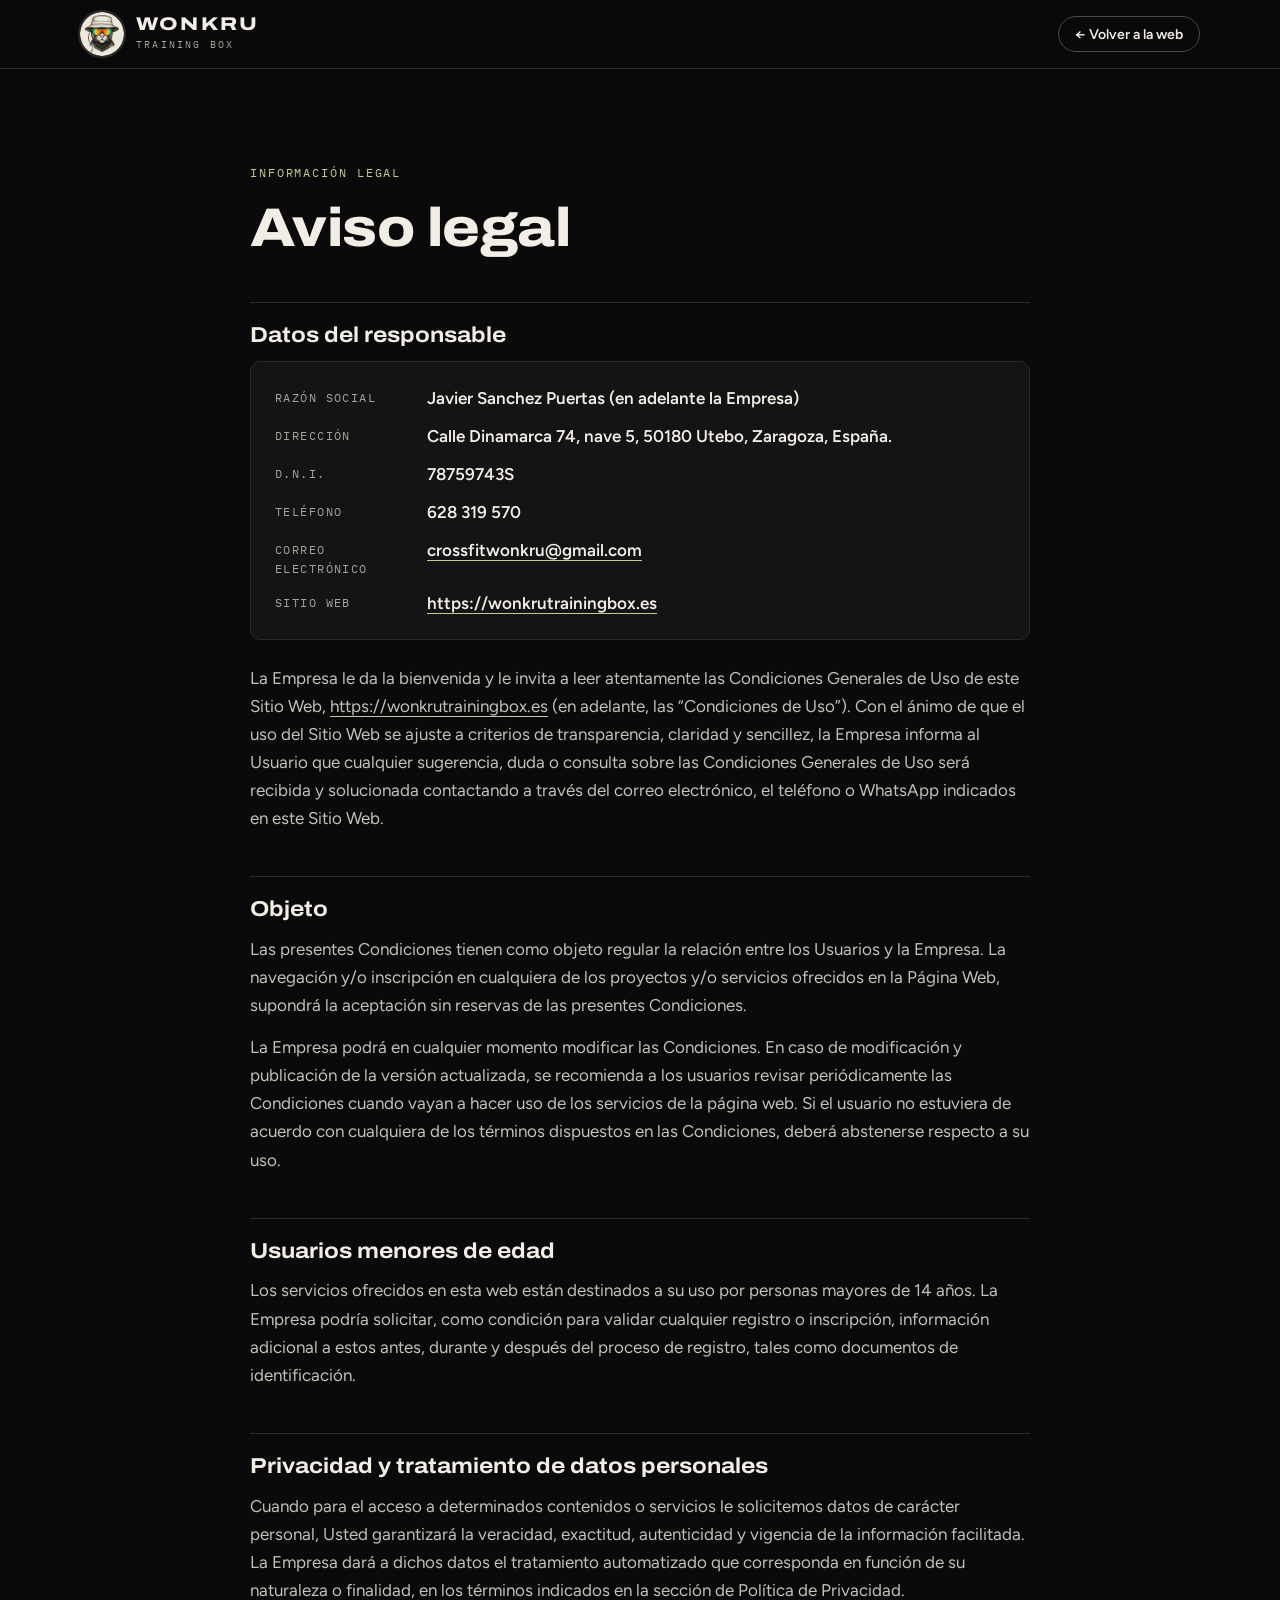
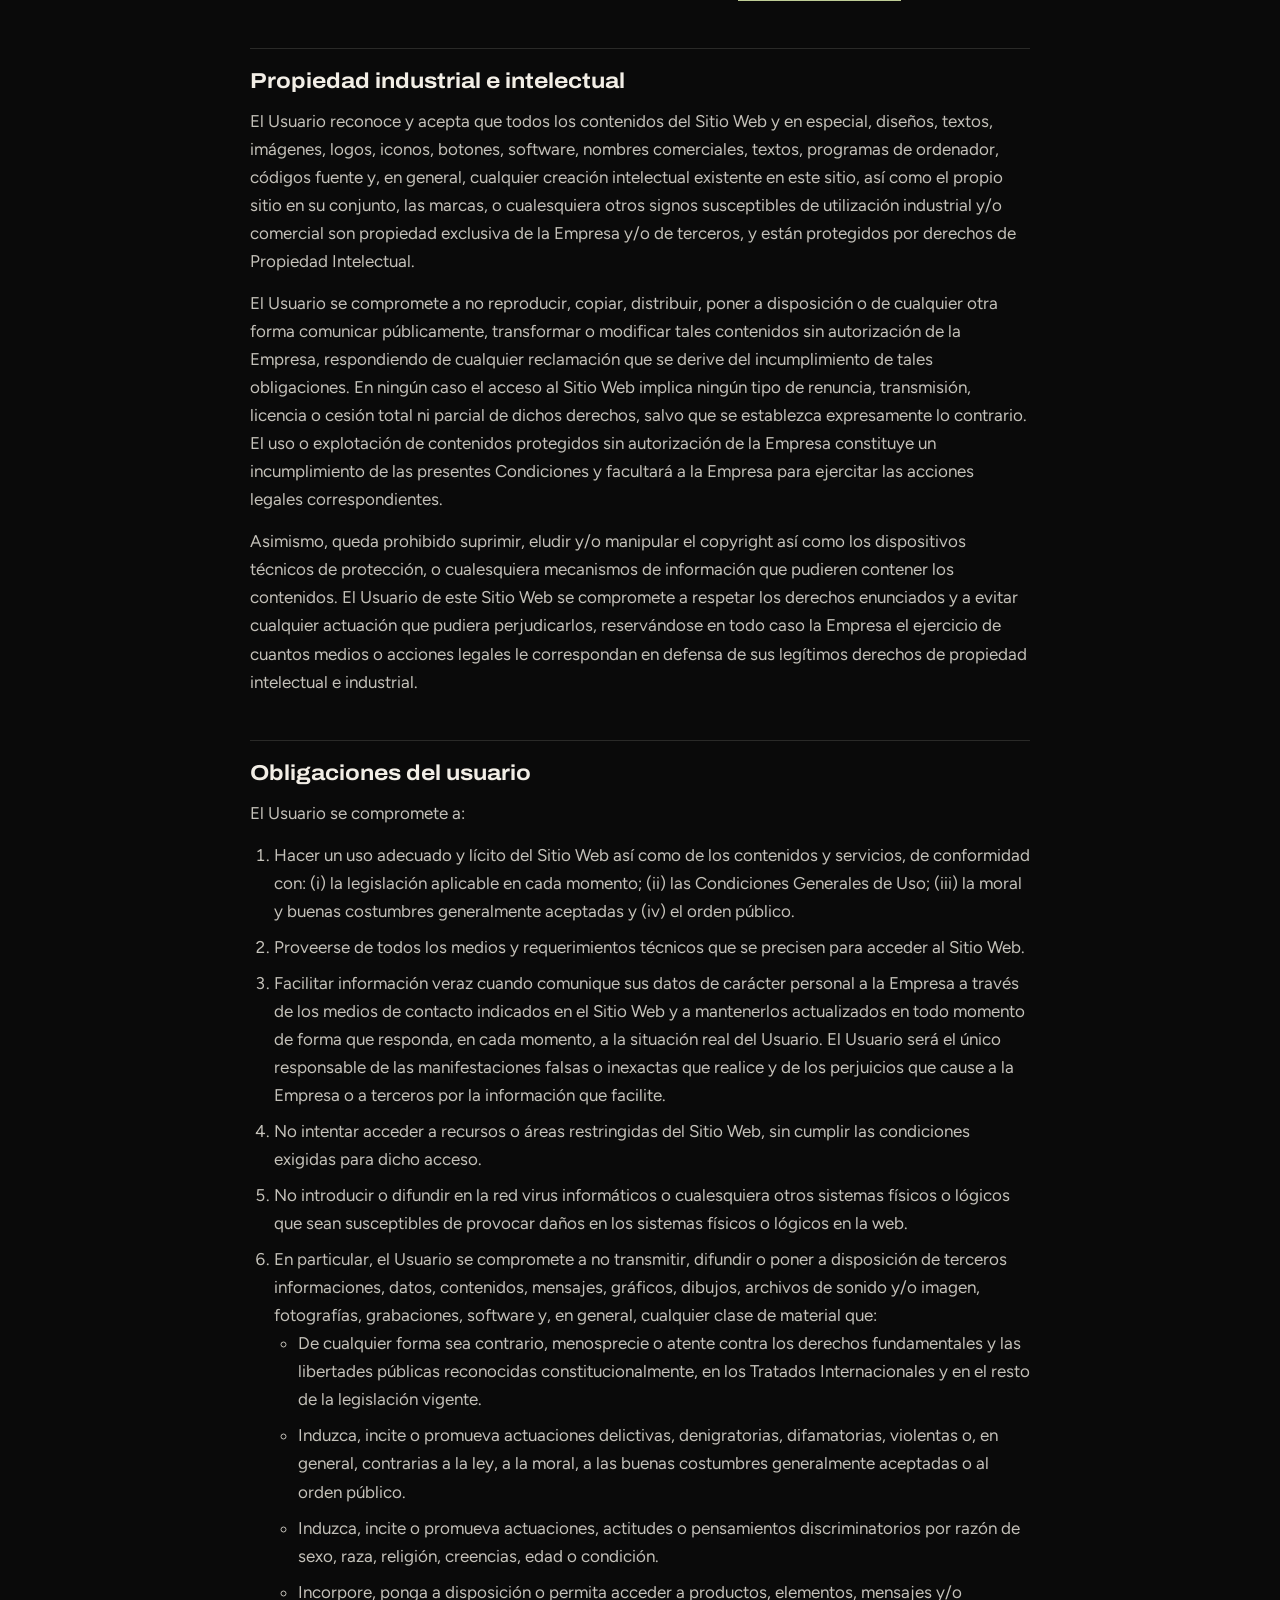
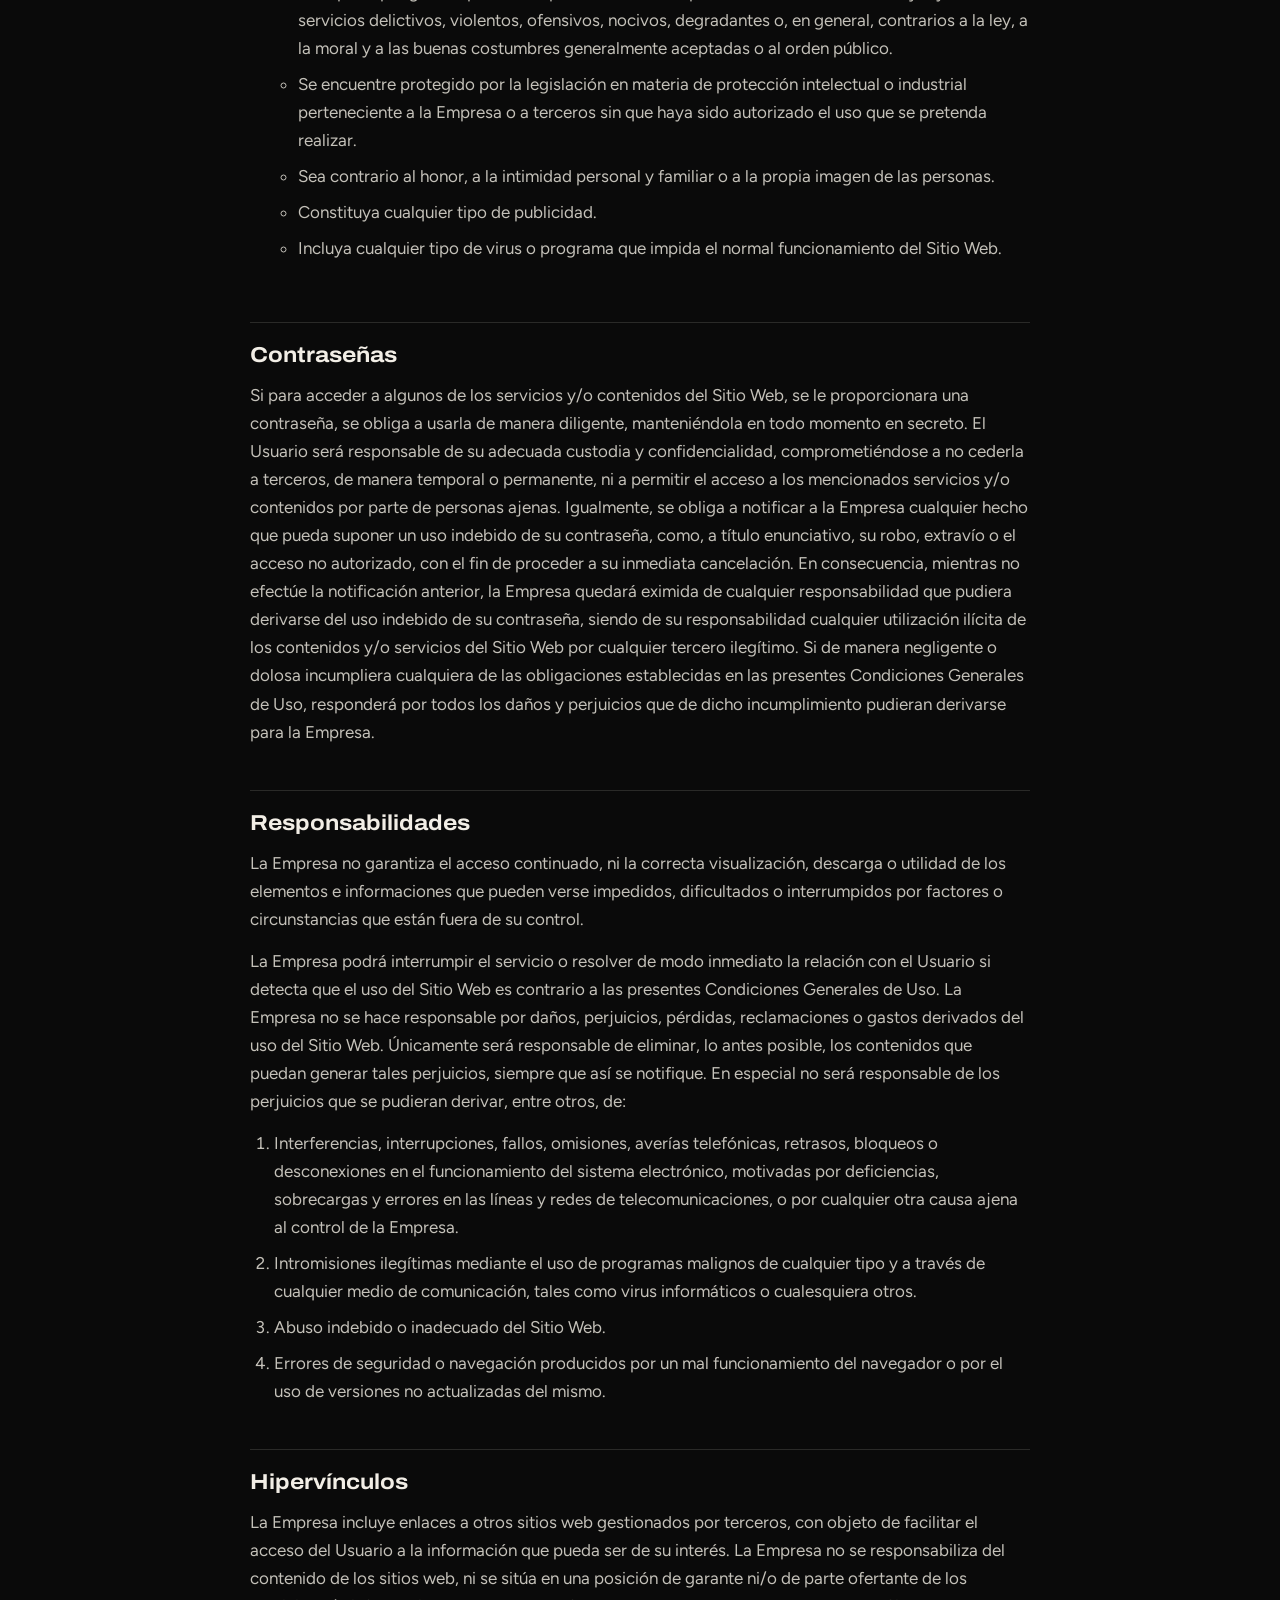
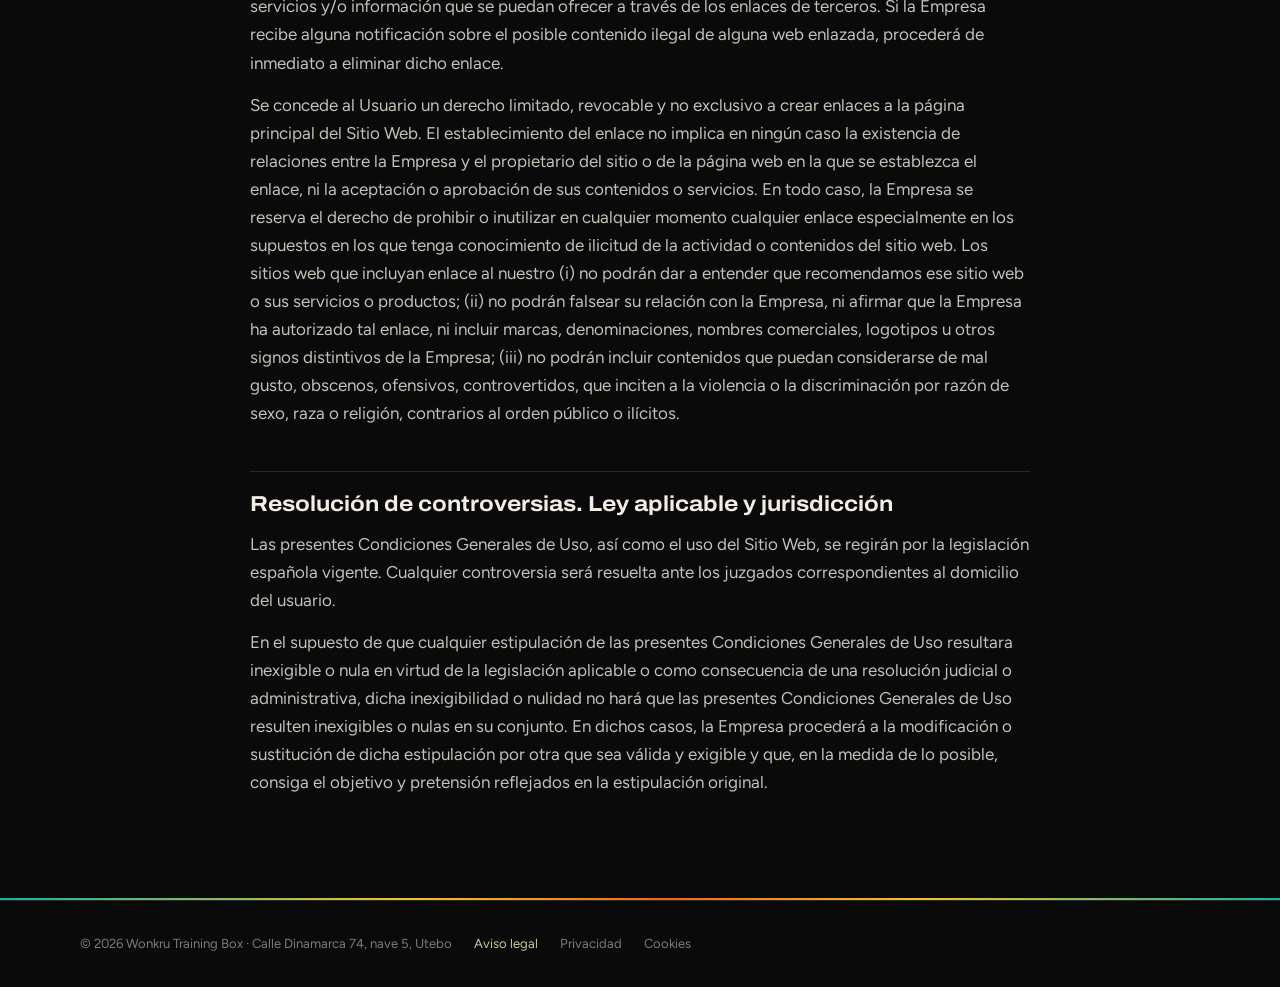
==== commit ad5df4e9: "Quitar logos de financiación y 'Normas del box'; nuevo dominio wonkrutrainingbox.es - Se eliminan de" ====
--- a/aviso-legal.html
+++ b/aviso-legal.html
@@ -29,9 +29,10 @@
     <div><dt>D.N.I.</dt><dd>78759743S</dd></div>
     <div><dt>Teléfono</dt><dd>628 319 570</dd></div>
     <div><dt>Correo electrónico</dt><dd><a href="mailto:crossfitwonkru@gmail.com">crossfitwonkru@gmail.com</a></dd></div>
+    <div><dt>Sitio web</dt><dd><a href="https://wonkrutrainingbox.es">https://wonkrutrainingbox.es</a></dd></div>
   </dl>
 
-  <p>La Empresa le da la bienvenida y le invita a leer atentamente las Condiciones Generales de Uso de este Sitio Web (en adelante, las “Condiciones de Uso”). Con el ánimo de que el uso del Sitio Web se ajuste a criterios de transparencia, claridad y sencillez, la Empresa informa al Usuario que cualquier sugerencia, duda o consulta sobre las Condiciones Generales de Uso será recibida y solucionada contactando a través del correo electrónico, el teléfono o WhatsApp indicados en este Sitio Web.</p>
+  <p>La Empresa le da la bienvenida y le invita a leer atentamente las Condiciones Generales de Uso de este Sitio Web, <a href="https://wonkrutrainingbox.es">https://wonkrutrainingbox.es</a> (en adelante, las “Condiciones de Uso”). Con el ánimo de que el uso del Sitio Web se ajuste a criterios de transparencia, claridad y sencillez, la Empresa informa al Usuario que cualquier sugerencia, duda o consulta sobre las Condiciones Generales de Uso será recibida y solucionada contactando a través del correo electrónico, el teléfono o WhatsApp indicados en este Sitio Web.</p>
 
   <h2>Objeto</h2>
   <p>Las presentes Condiciones tienen como objeto regular la relación entre los Usuarios y la Empresa. La navegación y/o inscripción en cualquiera de los proyectos y/o servicios ofrecidos en la Página Web, supondrá la aceptación sin reservas de las presentes Condiciones.</p>
